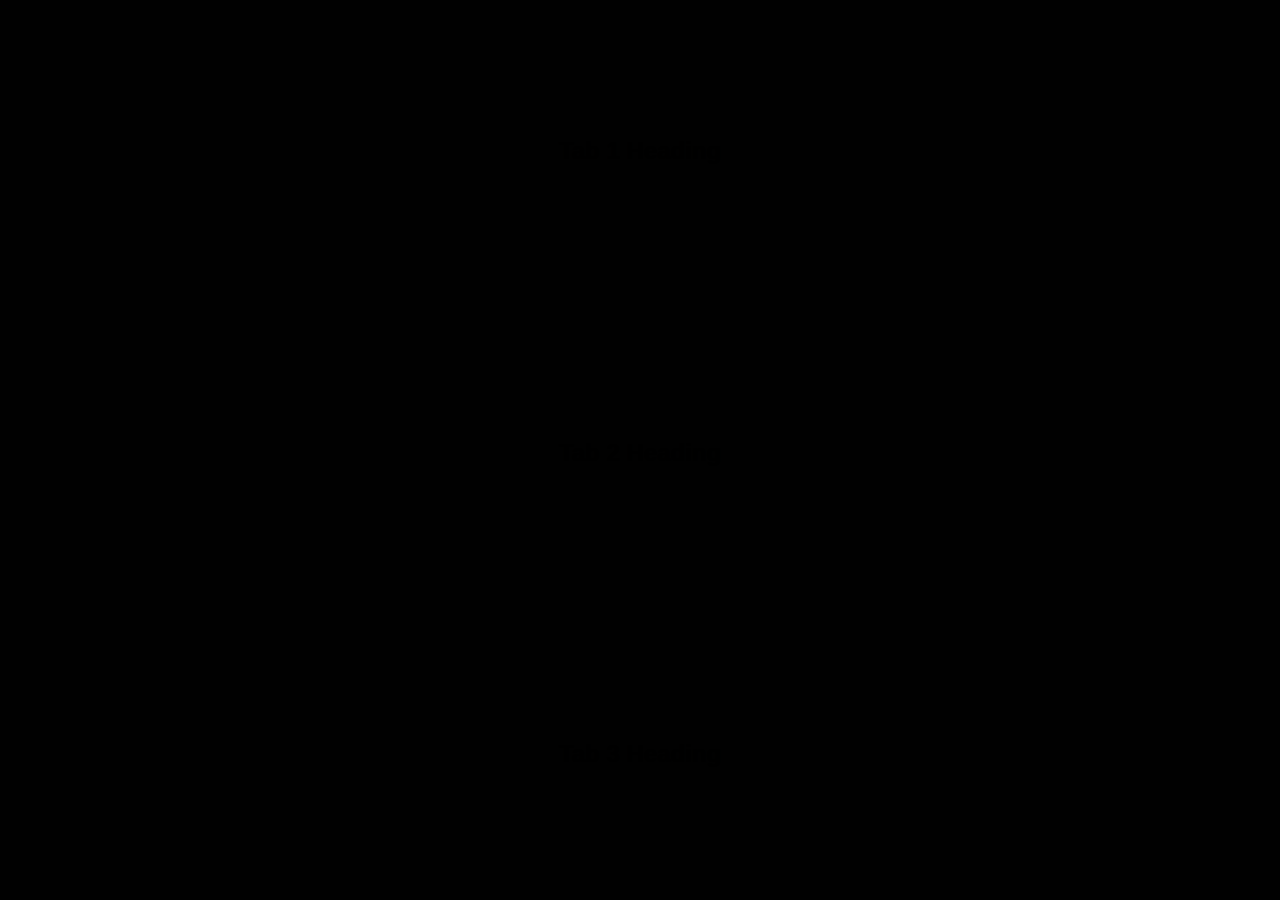
==== english.html @ bd6e3606 "Update english.html" ====
<!DOCTYPE html>
<html lang="en">
<head>
    <meta charset="UTF-8">
    <meta name="viewport" content="width=device-width, initial-scale=1.0">
    <title>English Page</title>
    <link rel="stylesheet" href="style.css">
    <script src="script.js" defer></script>
</head>
<body>
   <div class="page-content">
<div class="dropdown dropdown1">
    <div class="dropdown-header">
        <h2>Tab 1 Heading</h2>
    </div>
    <div class="dropdown-content">
        <!-- Your dropdown content here -->
    </div>
</div>

<div class="dropdown dropdown2">
    <div class="dropdown-header">
        <h2>Tab 2 Heading</h2>
    </div>
    <div class="dropdown-content">
        <!-- Your dropdown content here -->
    </div>
</div>

<div class="dropdown dropdown3">
    <div class="dropdown-header">
        <h2>Tab 3 Heading</h2>
    </div>
    <div class="dropdown-content">
        <!-- Your dropdown content here -->
    </div>
</div>
---- style.css ----
/* Ensure the html and body take up the full height */
html, body {
    height: 100%;
    margin: 0;
    padding: 0;
}

/* General Body Styles */
body {
    margin: 0;
    font-family: 'Helvetica', sans-serif;
    background-color: #010101; /* Ensure the correct background color */
    color: #ea7234;
    height: 100vh; /* Take up the full height of the viewport */
    overflow: auto; /* Allow scrolling on the body */
}

/* Language Buttons Section (Landing Page Styles) */
.language-buttons {
    display: flex;
    flex-direction: column;
    gap: 20px;
    align-items: center; /* Center horizontally */
    justify-content: center; /* Center vertically */
    height: 100vh; /* Take up the full height of the viewport */
    margin: 0; /* Remove any default margin */
}

/* Logo Styling */
.landing-logo {
    width: 150px; /* Adjust the width as needed */
    height: auto; /* Keep the aspect ratio */
    margin-bottom: 20px; /* Space between logo and buttons */
}

/* Button Styling */
.lang-button {
    background: transparent;
    border: 2px solid #ea7234;
    color: #ea7234;
    padding: 10px 20px;
    font-size: 18px;
    cursor: pointer;
    width: 150px; /* Set fixed width for uniform size */
    text-align: center;
}

.lang-button:hover {
    background-color: #ea7234;
    color: #1a1714;
}

/* Landing Page Specific Styles */
.landing-page {
    text-align: center;
    padding: 20px;
}

/* Container for all tabs */
.page-content {
    display: flex;
    flex-direction: column;
    align-items: center;
    width: 100%;
    height: 100vh; /* Take up the full height of the viewport */
    overflow: auto; /* Allow the entire page to scroll */
}

 /* Dropdown Styles */
.dropdown {
    width: 100%; /* Full width of the screen */
    border: 1px solid #010101;
    box-sizing: border-box;
}

/* Dropdown header styles */
.dropdown-header {
    background-color: transparent;
    border: none;
    width: 100%;
    height: 33.3vh; /* Adjust this height as needed */
    display: flex;
    justify-content: center;
    align-items: center;
    cursor: pointer;
    transition: background-color 0.3s ease;
    outline: none;
}

/* Heading styles */
.dropdown-header h2 {
    font-size: 24px; /* Adjust font size as needed */
    color: #000; /* Set text color */
    margin: 0;
    font: Helvetica
}

/* Content inside dropdown with custom backgrounds */
.dropdown-content {
    display: none;
    padding: 20px;
    box-sizing: border-box;
    overflow-y: auto; /* Scroll content if it's too long */
}

.dropdown1 .dropdown-content {
    background-color: #ebead5;
}

.dropdown2 .dropdown-content {
    background-color: #4d6c40;
}

.dropdown3 .dropdown-content {
    background-color: #020202;
}

/* Open dropdown content */
.dropdown.open .dropdown-content {
    display: block;
    width: 100%;
    max-height: 60vh;
}

/* Ensure only one tab is open at a time */
.dropdown.open ~ .dropdown .dropdown-content {
    display: none;
}
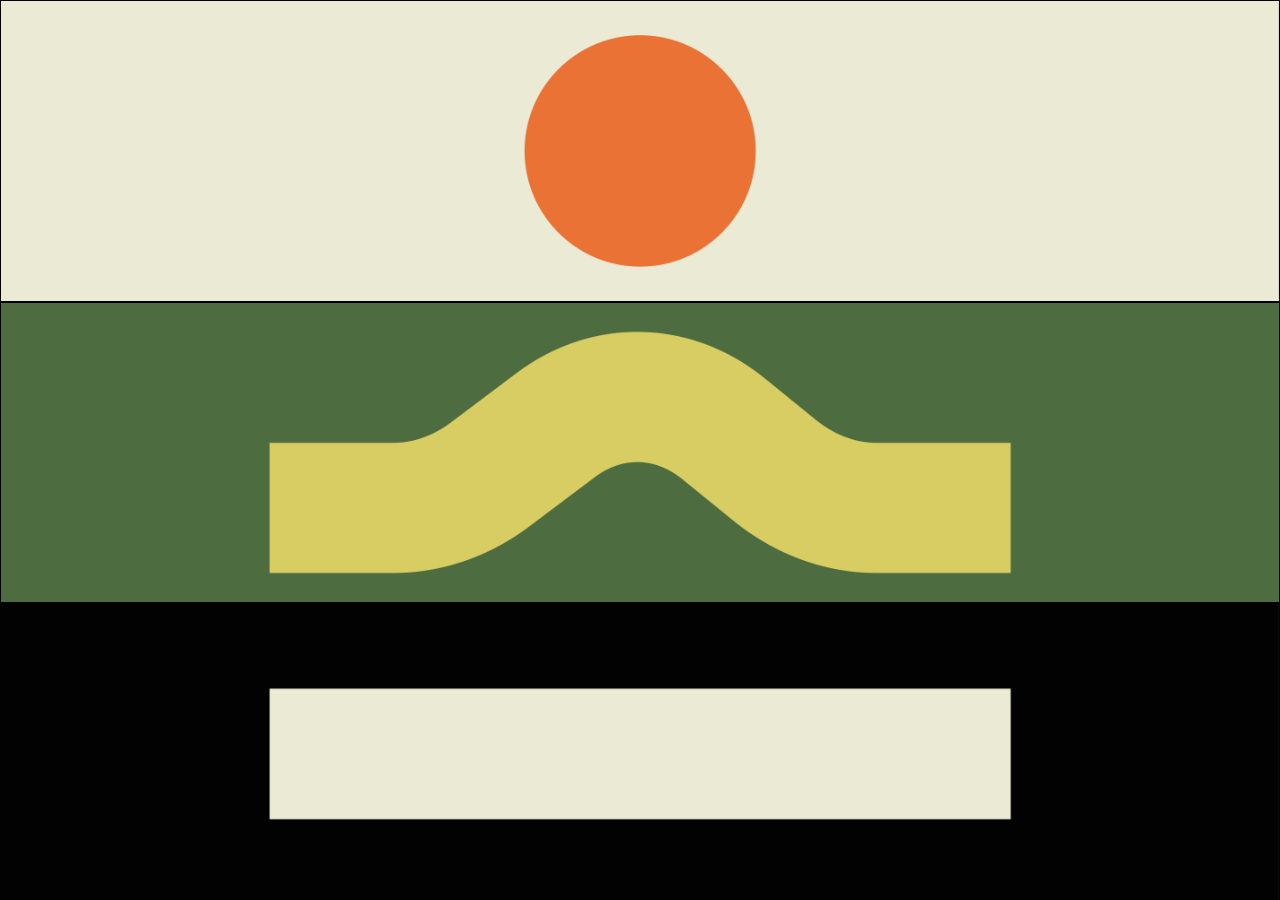
==== commit c2c07032: "Update english.html" ====
--- a/english.html
+++ b/english.html
@@ -9,29 +9,29 @@
 </head>
 <body>
    <div class="page-content">
-<div class="dropdown dropdown1">
-    <div class="dropdown-header">
-        <h2>Tab 1 Heading</h2>
-    </div>
-    <div class="dropdown-content">
-        <!-- Your dropdown content here -->
-    </div>
-</div>
-
-<div class="dropdown dropdown2">
-    <div class="dropdown-header">
-        <h2>Tab 2 Heading</h2>
-    </div>
-    <div class="dropdown-content">
-        <!-- Your dropdown content here -->
-    </div>
-</div>
-
-<div class="dropdown dropdown3">
-    <div class="dropdown-header">
-        <h2>Tab 3 Heading</h2>
-    </div>
-    <div class="dropdown-content">
-        <!-- Your dropdown content here -->
-    </div>
-</div>
+       <!-- First Tab -->
+       <div class="dropdown dropdown1">
+           <div class="dropdown-header"></div> <!-- Removed the image from here -->
+           <div class="dropdown-content">
+               <img src="images/englishpage1.jpg" alt="Tab 1 Content Image" class="tab-image">
+           </div>
+       </div>
+       
+       <!-- Second Tab -->
+       <div class="dropdown dropdown2">
+           <div class="dropdown-header"></div> <!-- Removed the image from here -->
+           <div class="dropdown-content">
+               <img src="images/englishpage2.jpg" alt="Tab 2 Content Image" class="tab-image">
+           </div>
+       </div>
+       
+       <!-- Third Tab -->
+       <div class="dropdown dropdown3">
+           <div class="dropdown-header"></div> <!-- Removed the image from here -->
+           <div class="dropdown-content">
+               <img src="images/englishpage3.jpg" alt="Tab 3 Content Image" class="tab-image">
+           </div>
+       </div>
+   </div>
+</body>
+</html>
--- a/style.css
+++ b/style.css
@@ -66,33 +66,46 @@
     overflow: auto; /* Allow the entire page to scroll */
 }
 
- /* Dropdown Styles */
+/* Container for all tabs */
+.page-content {
+    display: flex;
+    flex-direction: column;
+    align-items: center;
+    width: 100%;
+    height: 100vh; /* Take up the full height of the viewport */
+    overflow: auto; /* Allow the entire page to scroll */
+}
+
+/* Dropdown Styles */
 .dropdown {
     width: 100%; /* Full width of the screen */
     border: 1px solid #010101;
     box-sizing: border-box;
 }
 
-/* Dropdown header styles */
+/* Dropdown header styles with individual backgrounds */
 .dropdown-header {
-    background-color: transparent;
+    background-size: cover; /* Ensures the image covers the header */
+    background-position: center; /* Centers the image */
     border: none;
     width: 100%;
-    height: 33.3vh; /* Adjust this height as needed */
-    display: flex;
-    justify-content: center;
-    align-items: center;
+    height: 33.3vh; /* Take up 33.3% of the viewport height */
     cursor: pointer;
     transition: background-color 0.3s ease;
     outline: none;
 }
 
-/* Heading styles */
-.dropdown-header h2 {
-    font-size: 24px; /* Adjust font size as needed */
-    color: #000; /* Set text color */
-    margin: 0;
-    font: Helvetica
+/* Individual tab header backgrounds */
+.dropdown1 .dropdown-header {
+    background-image: url('images/logoc.png'); /* First tab background */
+}
+
+.dropdown2 .dropdown-header {
+    background-image: url('images/logob.png'); /* Second tab background */
+}
+
+.dropdown3 .dropdown-header {
+    background-image: url('images/logoa.png'); /* Third tab background */
 }
 
 /* Content inside dropdown with custom backgrounds */
@@ -104,25 +117,34 @@
 }
 
 .dropdown1 .dropdown-content {
-    background-color: #ebead5;
+    background-color: #ebead5; /* Background for first dropdown */
 }
 
 .dropdown2 .dropdown-content {
-    background-color: #4d6c40;
+    background-color: #4d6c40; /* Background for second dropdown */
 }
 
 .dropdown3 .dropdown-content {
-    background-color: #020202;
+    background-color: #020202; /* Background for third dropdown */
 }
 
 /* Open dropdown content */
 .dropdown.open .dropdown-content {
     display: block;
     width: 100%;
-    max-height: 60vh;
+    max-height: 60vh; /* Limit the height of dropdown to allow scrolling */
 }
 
 /* Ensure only one tab is open at a time */
 .dropdown.open ~ .dropdown .dropdown-content {
     display: none;
 }
+
+/* Make the image scrollable vertically */
+.tab-image {
+    width: 100%;
+    height: auto; /* Maintain the aspect ratio */
+    display: block;
+    object-fit: contain; /* Avoid cropping */
+    border: none;
+}
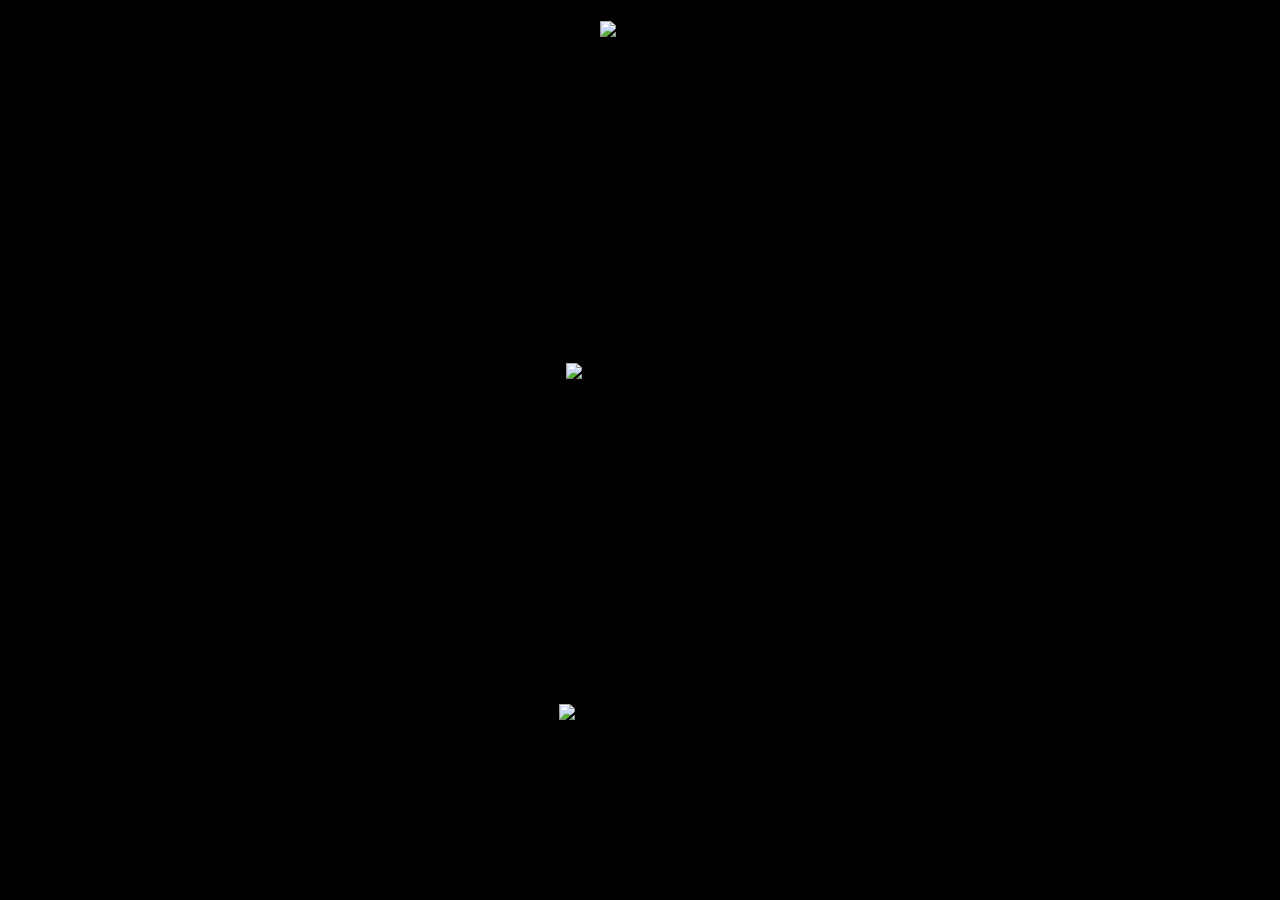
==== commit 90c8c751: "Update english.html" ====
--- a/english.html
+++ b/english.html
@@ -11,7 +11,9 @@
    <div class="page-content">
        <!-- First Tab -->
        <div class="dropdown dropdown1">
-           <div class="dropdown-header"></div> <!-- Removed the image from here -->
+           <div class="dropdown-header">
+               <img src="images/tab1-title.jpg" alt="Haumaru" class="tab-image">
+           </div>
            <div class="dropdown-content">
                <img src="images/englishpage1.jpg" alt="Tab 1 Content Image" class="tab-image">
            </div>
@@ -19,7 +21,9 @@
        
        <!-- Second Tab -->
        <div class="dropdown dropdown2">
-           <div class="dropdown-header"></div> <!-- Removed the image from here -->
+           <div class="dropdown-header">
+               <img src="images/tab2-title.jpg" alt="Haumaru Taiao" class="tab-image">
+           </div>
            <div class="dropdown-content">
                <img src="images/englishpage2.jpg" alt="Tab 2 Content Image" class="tab-image">
            </div>
@@ -27,7 +31,9 @@
        
        <!-- Third Tab -->
        <div class="dropdown dropdown3">
-           <div class="dropdown-header"></div> <!-- Removed the image from here -->
+           <div class="dropdown-header">
+               <img src="images/tab3-title.jpg" alt="Haumaru Hapori" class="tab-image">
+           </div>
            <div class="dropdown-content">
                <img src="images/englishpage3.jpg" alt="Tab 3 Content Image" class="tab-image">
            </div>
--- a/style.css
+++ b/style.css
@@ -66,16 +66,6 @@
     overflow: auto; /* Allow the entire page to scroll */
 }
 
-/* Container for all tabs */
-.page-content {
-    display: flex;
-    flex-direction: column;
-    align-items: center;
-    width: 100%;
-    height: 100vh; /* Take up the full height of the viewport */
-    overflow: auto; /* Allow the entire page to scroll */
-}
-
 /* Dropdown Styles */
 .dropdown {
     width: 100%; /* Full width of the screen */
@@ -85,11 +75,18 @@
 
 /* Dropdown header styles with individual backgrounds */
 .dropdown-header {
+    background-color: transparent;
     background-size: cover; /* Ensures the image covers the header */
     background-position: center; /* Centers the image */
     border: none;
     width: 100%;
     height: 33.3vh; /* Take up 33.3% of the viewport height */
+    padding: 20px;
+    text-align: center;
+    font-size: 24px;
+    font-family: Helvetica, sans-serif;
+    font-weight: bold;
+    color: transparent; /* Hide text, only display the image */
     cursor: pointer;
     transition: background-color 0.3s ease;
     outline: none;
@@ -97,15 +94,19 @@
 
 /* Individual tab header backgrounds */
 .dropdown1 .dropdown-header {
-    background-image: url('images/logoc.png'); /* First tab background */
+    background-image: url('path/to/your/image1.jpg'); /* First tab background */
 }
 
 .dropdown2 .dropdown-header {
-    background-image: url('images/logob.png'); /* Second tab background */
+    background-image: url('path/to/your/image2.jpg'); /* Second tab background */
 }
 
 .dropdown3 .dropdown-header {
-    background-image: url('images/logoa.png'); /* Third tab background */
+    background-image: url('path/to/your/image3.jpg'); /* Third tab background */
+}
+
+.dropdown-header:hover {
+    background-color: #ea7234; /* Optional: Add a color overlay on hover */
 }
 
 /* Content inside dropdown with custom backgrounds */
@@ -117,15 +118,18 @@
 }
 
 .dropdown1 .dropdown-content {
-    background-color: #ebead5; /* Background for first dropdown */
+    background-color: #333333; /* Background for first dropdown */
+    color: #ffffff; /* Text color for contrast */
 }
 
 .dropdown2 .dropdown-content {
-    background-color: #4d6c40; /* Background for second dropdown */
+    background-color: #444444; /* Background for second dropdown */
+    color: #ffffff;
 }
 
 .dropdown3 .dropdown-content {
-    background-color: #020202; /* Background for third dropdown */
+    background-color: #555555; /* Background for third dropdown */
+    color: #ffffff;
 }
 
 /* Open dropdown content */
@@ -139,12 +143,3 @@
 .dropdown.open ~ .dropdown .dropdown-content {
     display: none;
 }
-
-/* Make the image scrollable vertically */
-.tab-image {
-    width: 100%;
-    height: auto; /* Maintain the aspect ratio */
-    display: block;
-    object-fit: contain; /* Avoid cropping */
-    border: none;
-}
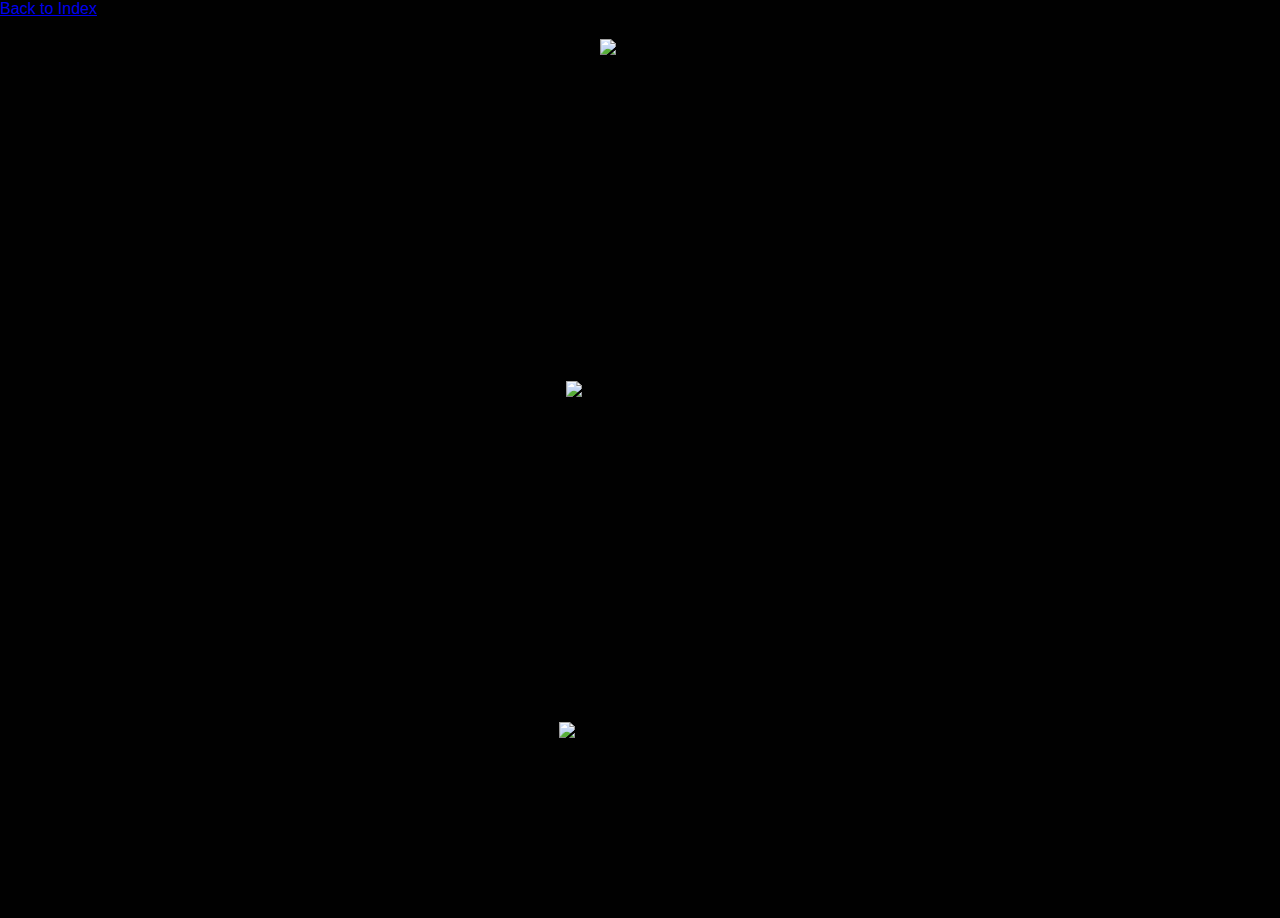
==== commit 39296018: "Update english.html" ====
--- a/english.html
+++ b/english.html
@@ -6,7 +6,9 @@
     <title>English Page</title>
     <link rel="stylesheet" href="style.css">
     <script src="script.js" defer></script>
-</head>
+    <a href="index.html">Back to Index</a>
+<head/>
+    
 <body>
    <div class="page-content">
        <!-- First Tab -->
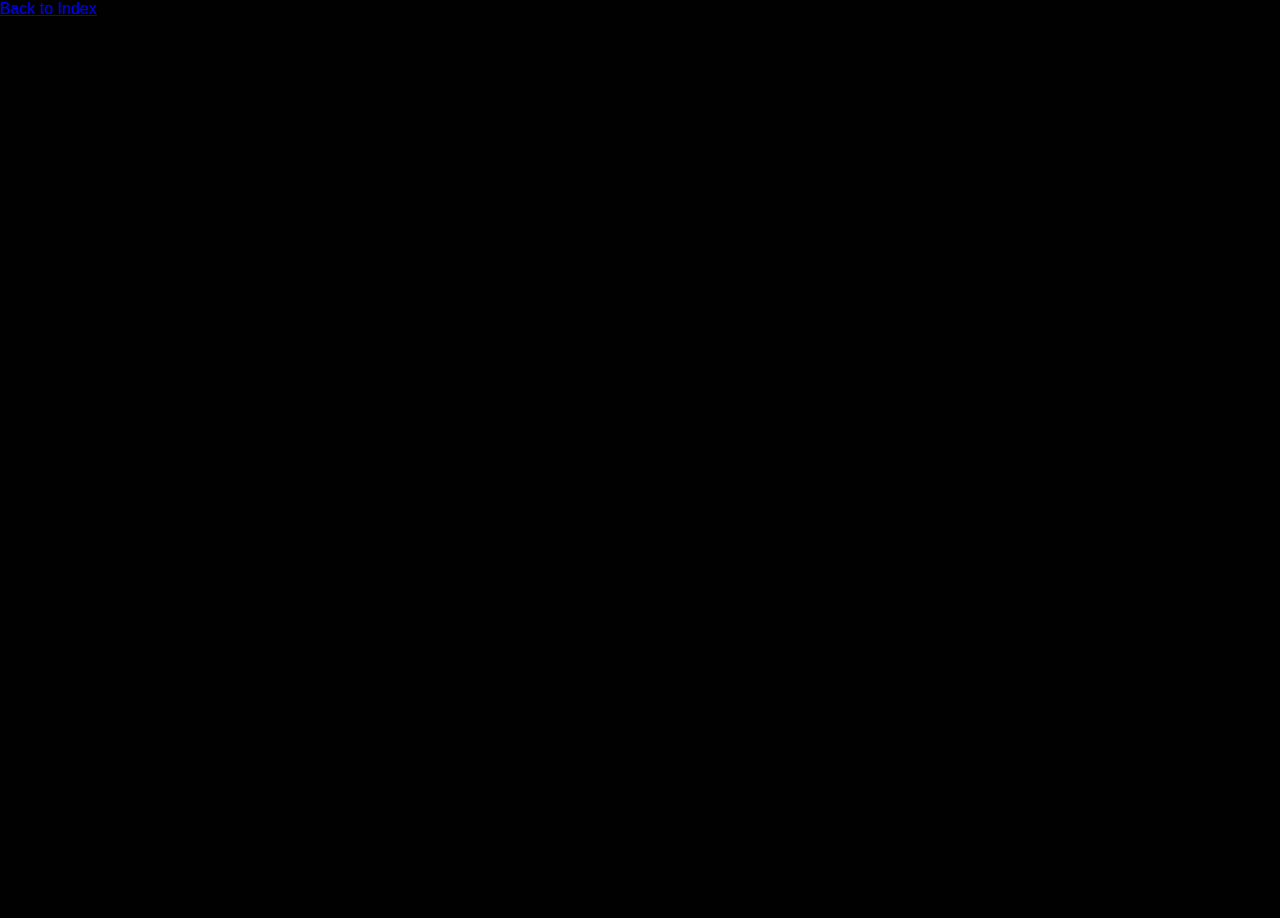
==== commit 5193dc66: "Update english.html" ====
--- a/english.html
+++ b/english.html
@@ -8,14 +8,12 @@
     <script src="script.js" defer></script>
     <a href="index.html">Back to Index</a>
 <head/>
-    
+
 <body>
    <div class="page-content">
        <!-- First Tab -->
        <div class="dropdown dropdown1">
-           <div class="dropdown-header">
-               <img src="images/tab1-title.jpg" alt="Haumaru" class="tab-image">
-           </div>
+           <div class="dropdown-header"></div> <!-- Removed the image from here -->
            <div class="dropdown-content">
                <img src="images/englishpage1.jpg" alt="Tab 1 Content Image" class="tab-image">
            </div>
@@ -23,9 +21,7 @@
        
        <!-- Second Tab -->
        <div class="dropdown dropdown2">
-           <div class="dropdown-header">
-               <img src="images/tab2-title.jpg" alt="Haumaru Taiao" class="tab-image">
-           </div>
+           <div class="dropdown-header"></div> <!-- Removed the image from here -->
            <div class="dropdown-content">
                <img src="images/englishpage2.jpg" alt="Tab 2 Content Image" class="tab-image">
            </div>
@@ -33,9 +29,7 @@
        
        <!-- Third Tab -->
        <div class="dropdown dropdown3">
-           <div class="dropdown-header">
-               <img src="images/tab3-title.jpg" alt="Haumaru Hapori" class="tab-image">
-           </div>
+           <div class="dropdown-header"></div> <!-- Removed the image from here -->
            <div class="dropdown-content">
                <img src="images/englishpage3.jpg" alt="Tab 3 Content Image" class="tab-image">
            </div>
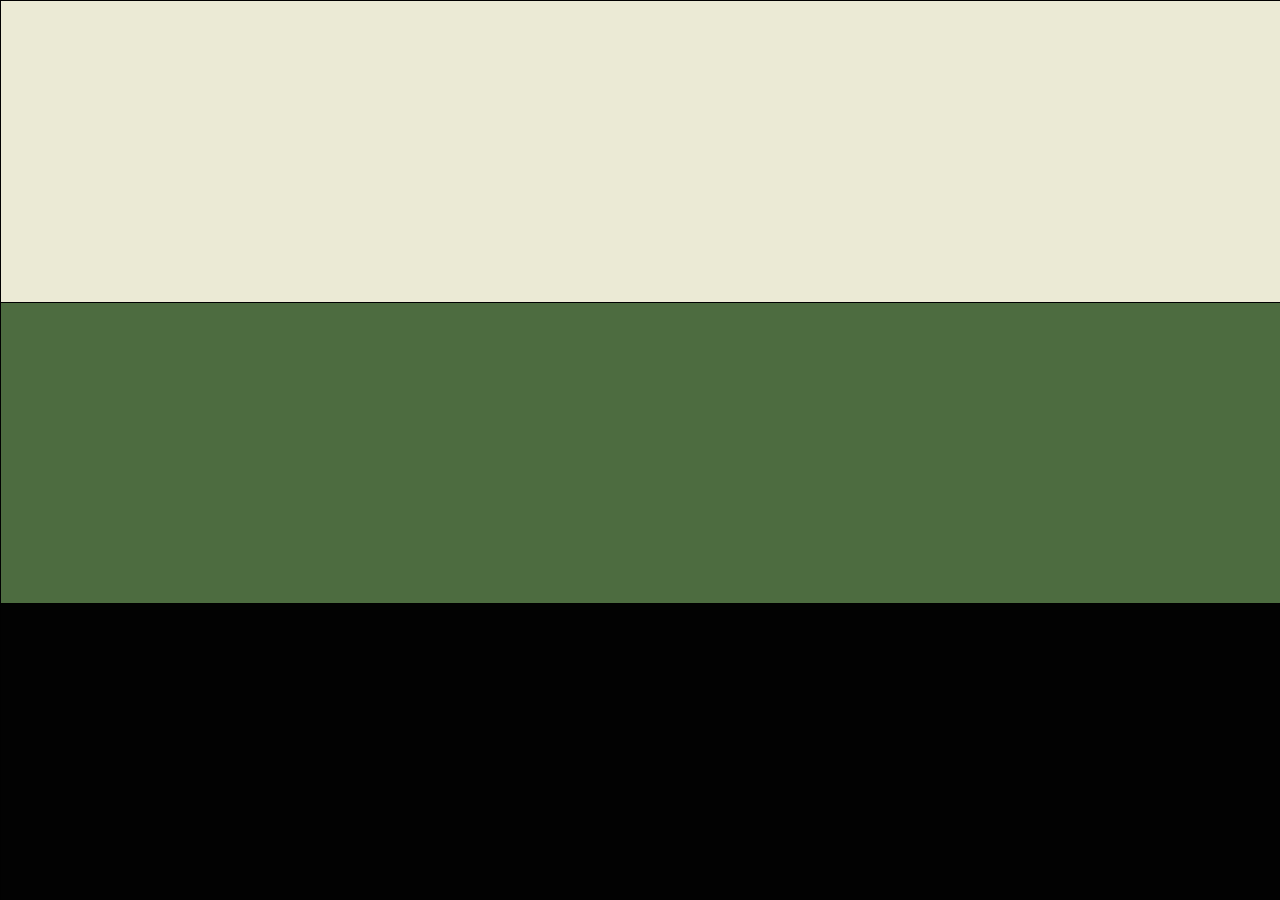
==== commit 1d61e394: "Update english.html" ====
--- a/english.html
+++ b/english.html
@@ -6,34 +6,39 @@
     <title>English Page</title>
     <link rel="stylesheet" href="style.css">
     <script src="script.js" defer></script>
-    <a href="index.html">Back to Index</a>
-<head/>
-
+</head>
 <body>
    <div class="page-content">
        <!-- First Tab -->
        <div class="dropdown dropdown1">
-           <div class="dropdown-header"></div> <!-- Removed the image from here -->
+           <div class="dropdown-header">
+               <img src="images/logoc.png" alt="Haumaru" class="header-image">
+           </div>
            <div class="dropdown-content">
-               <img src="images/englishpage1.jpg" alt="Tab 1 Content Image" class="tab-image">
+               <img src="images/englishpage1.jpg" alt="Tab 1 Content Image" class="content-image">
            </div>
        </div>
        
        <!-- Second Tab -->
        <div class="dropdown dropdown2">
-           <div class="dropdown-header"></div> <!-- Removed the image from here -->
+           <div class="dropdown-header">
+               <img src="images/logob.png" alt="Haumaru Taiao" class="header-image">
+           </div>
            <div class="dropdown-content">
-               <img src="images/englishpage2.jpg" alt="Tab 2 Content Image" class="tab-image">
+               <img src="images/englishpage2.jpg" alt="Tab 2 Content Image" class="content-image">
            </div>
        </div>
        
        <!-- Third Tab -->
        <div class="dropdown dropdown3">
-           <div class="dropdown-header"></div> <!-- Removed the image from here -->
+           <div class="dropdown-header">
+               <img src="images/logoa.png" alt="Haumaru Hapori" class="header-image">
+           </div>
            <div class="dropdown-content">
-               <img src="images/englishpage3.jpg" alt="Tab 3 Content Image" class="tab-image">
+               <img src="images/englishpage3.jpg" alt="Tab 3 Content Image" class="content-image">
            </div>
        </div>
    </div>
 </body>
 </html>
+
--- a/style.css
+++ b/style.css
@@ -75,18 +75,11 @@
 
 /* Dropdown header styles with individual backgrounds */
 .dropdown-header {
-    background-color: transparent;
     background-size: cover; /* Ensures the image covers the header */
     background-position: center; /* Centers the image */
     border: none;
     width: 100%;
     height: 33.3vh; /* Take up 33.3% of the viewport height */
-    padding: 20px;
-    text-align: center;
-    font-size: 24px;
-    font-family: Helvetica, sans-serif;
-    font-weight: bold;
-    color: transparent; /* Hide text, only display the image */
     cursor: pointer;
     transition: background-color 0.3s ease;
     outline: none;
@@ -94,19 +87,15 @@
 
 /* Individual tab header backgrounds */
 .dropdown1 .dropdown-header {
-    background-image: url('path/to/your/image1.jpg'); /* First tab background */
+    background-image: url('images/logoc.png'); /* First tab background */
 }
 
 .dropdown2 .dropdown-header {
-    background-image: url('path/to/your/image2.jpg'); /* Second tab background */
+    background-image: url('images/logob.png'); /* Second tab background */
 }
 
 .dropdown3 .dropdown-header {
-    background-image: url('path/to/your/image3.jpg'); /* Third tab background */
-}
-
-.dropdown-header:hover {
-    background-color: #ea7234; /* Optional: Add a color overlay on hover */
+    background-image: url('images/logoa.png'); /* Third tab background */
 }
 
 /* Content inside dropdown with custom backgrounds */
@@ -118,18 +107,15 @@
 }
 
 .dropdown1 .dropdown-content {
-    background-color: #333333; /* Background for first dropdown */
-    color: #ffffff; /* Text color for contrast */
+    background-color: #ebead5; /* Background for first dropdown */
 }
 
 .dropdown2 .dropdown-content {
-    background-color: #444444; /* Background for second dropdown */
-    color: #ffffff;
+    background-color: #4d6c40; /* Background for second dropdown */
 }
 
 .dropdown3 .dropdown-content {
-    background-color: #555555; /* Background for third dropdown */
-    color: #ffffff;
+    background-color: #020202; /* Background for third dropdown */
 }
 
 /* Open dropdown content */
@@ -143,3 +129,12 @@
 .dropdown.open ~ .dropdown .dropdown-content {
     display: none;
 }
+
+/* Make the image scrollable vertically */
+.tab-image {
+    width: 100%;
+    height: auto; /* Maintain the aspect ratio */
+    display: block;
+    object-fit: contain; /* Avoid cropping */
+    border: none;
+}
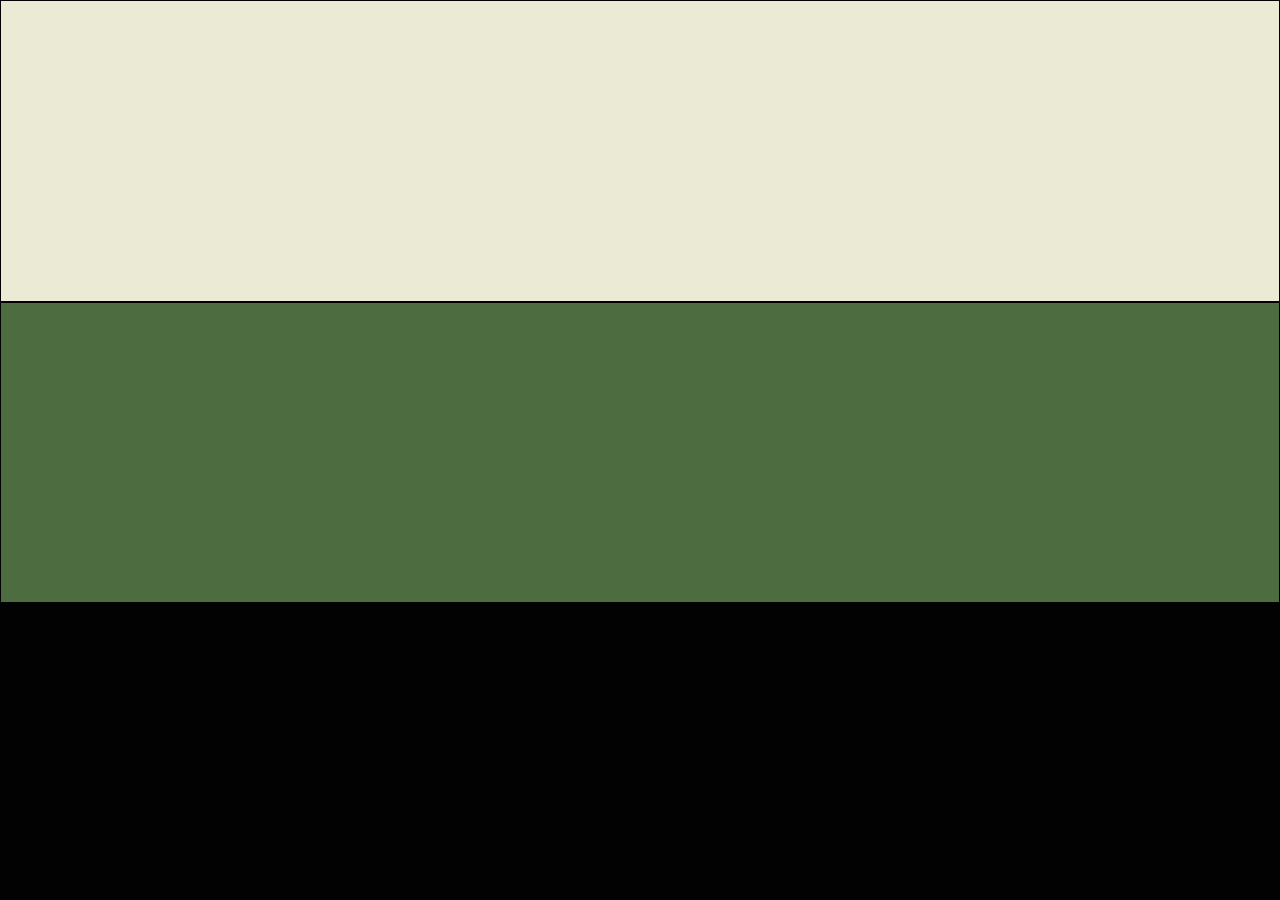
==== commit 8d97d510: "Update english.html" ====
--- a/english.html
+++ b/english.html
@@ -11,34 +11,27 @@
    <div class="page-content">
        <!-- First Tab -->
        <div class="dropdown dropdown1">
-           <div class="dropdown-header">
-               <img src="images/logoc.png" alt="Haumaru" class="header-image">
-           </div>
+           <div class="dropdown-header"></div> <!-- Removed the image from here -->
            <div class="dropdown-content">
-               <img src="images/englishpage1.jpg" alt="Tab 1 Content Image" class="content-image">
+               <img src="images/englishpage1.jpg" alt="Tab 1 Content Image" class="tab-image">
            </div>
        </div>
        
        <!-- Second Tab -->
        <div class="dropdown dropdown2">
-           <div class="dropdown-header">
-               <img src="images/logob.png" alt="Haumaru Taiao" class="header-image">
-           </div>
+           <div class="dropdown-header"></div> <!-- Removed the image from here -->
            <div class="dropdown-content">
-               <img src="images/englishpage2.jpg" alt="Tab 2 Content Image" class="content-image">
+               <img src="images/englishpage2.jpg" alt="Tab 2 Content Image" class="tab-image">
            </div>
        </div>
        
        <!-- Third Tab -->
        <div class="dropdown dropdown3">
-           <div class="dropdown-header">
-               <img src="images/logoa.png" alt="Haumaru Hapori" class="header-image">
-           </div>
+           <div class="dropdown-header"></div> <!-- Removed the image from here -->
            <div class="dropdown-content">
-               <img src="images/englishpage3.jpg" alt="Tab 3 Content Image" class="content-image">
+               <img src="images/englishpage3.jpg" alt="Tab 3 Content Image" class="tab-image">
            </div>
        </div>
    </div>
 </body>
 </html>
-
--- a/style.css
+++ b/style.css
@@ -66,23 +66,34 @@
     overflow: auto; /* Allow the entire page to scroll */
 }
 
-/* Dropdown Styles */
+ /* Dropdown Styles */
 .dropdown {
     width: 100%; /* Full width of the screen */
     border: 1px solid #010101;
     box-sizing: border-box;
 }
 
-/* Dropdown header styles with individual backgrounds */
+/* Dropdown header styles */
 .dropdown-header {
-    background-size: cover; /* Ensures the image covers the header */
-    background-position: center; /* Centers the image */
+    background-color: transparent; /* Keep it transparent */
     border: none;
     width: 100%;
-    height: 33.3vh; /* Take up 33.3% of the viewport height */
+    height: 33.3vh; /* Adjust this height as needed */
+    padding: 0; /* Remove padding to let the image fit */
+    display: flex; /* Use flexbox to center the image */
+    justify-content: center; /* Center the image horizontally */
+    align-items: center; /* Center the image vertically */
     cursor: pointer;
     transition: background-color 0.3s ease;
     outline: none;
+}
+
+/* Image styles for the header */
+.tab-image {
+    height: 100%; /* Fit to the height of the header */
+    width: auto; /* Maintain original aspect ratio */
+    max-width: none; /* Allow width to expand based on the image aspect ratio */
+    object-fit: contain; /* Keep the image aspect ratio */
 }
 
 /* Individual tab header backgrounds */
@@ -131,10 +142,9 @@
 }
 
 /* Make the image scrollable vertically */
-.tab-image {
-    width: 100%;
+.dropdown-content .tab-image {
+    width: 100%; /* Fit to the width of the dropdown content */
     height: auto; /* Maintain the aspect ratio */
     display: block;
     object-fit: contain; /* Avoid cropping */
-    border: none;
 }
